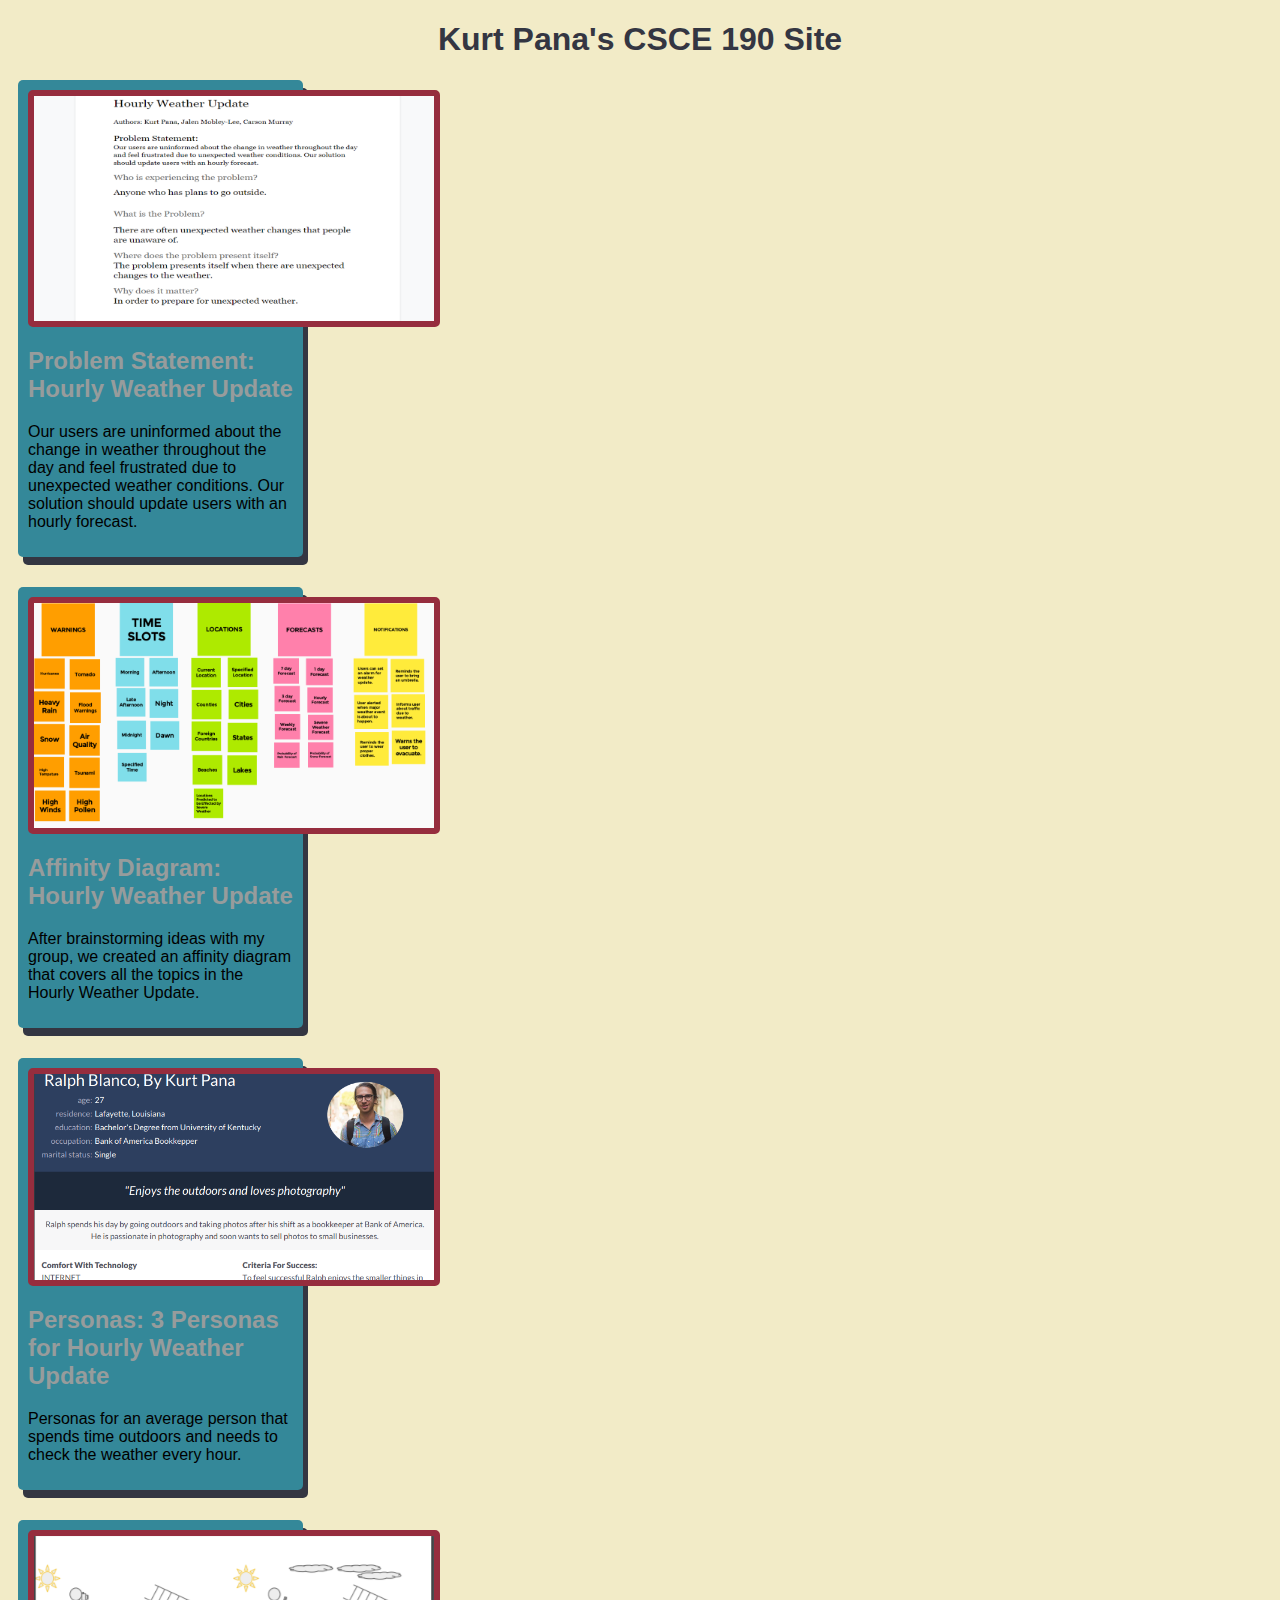
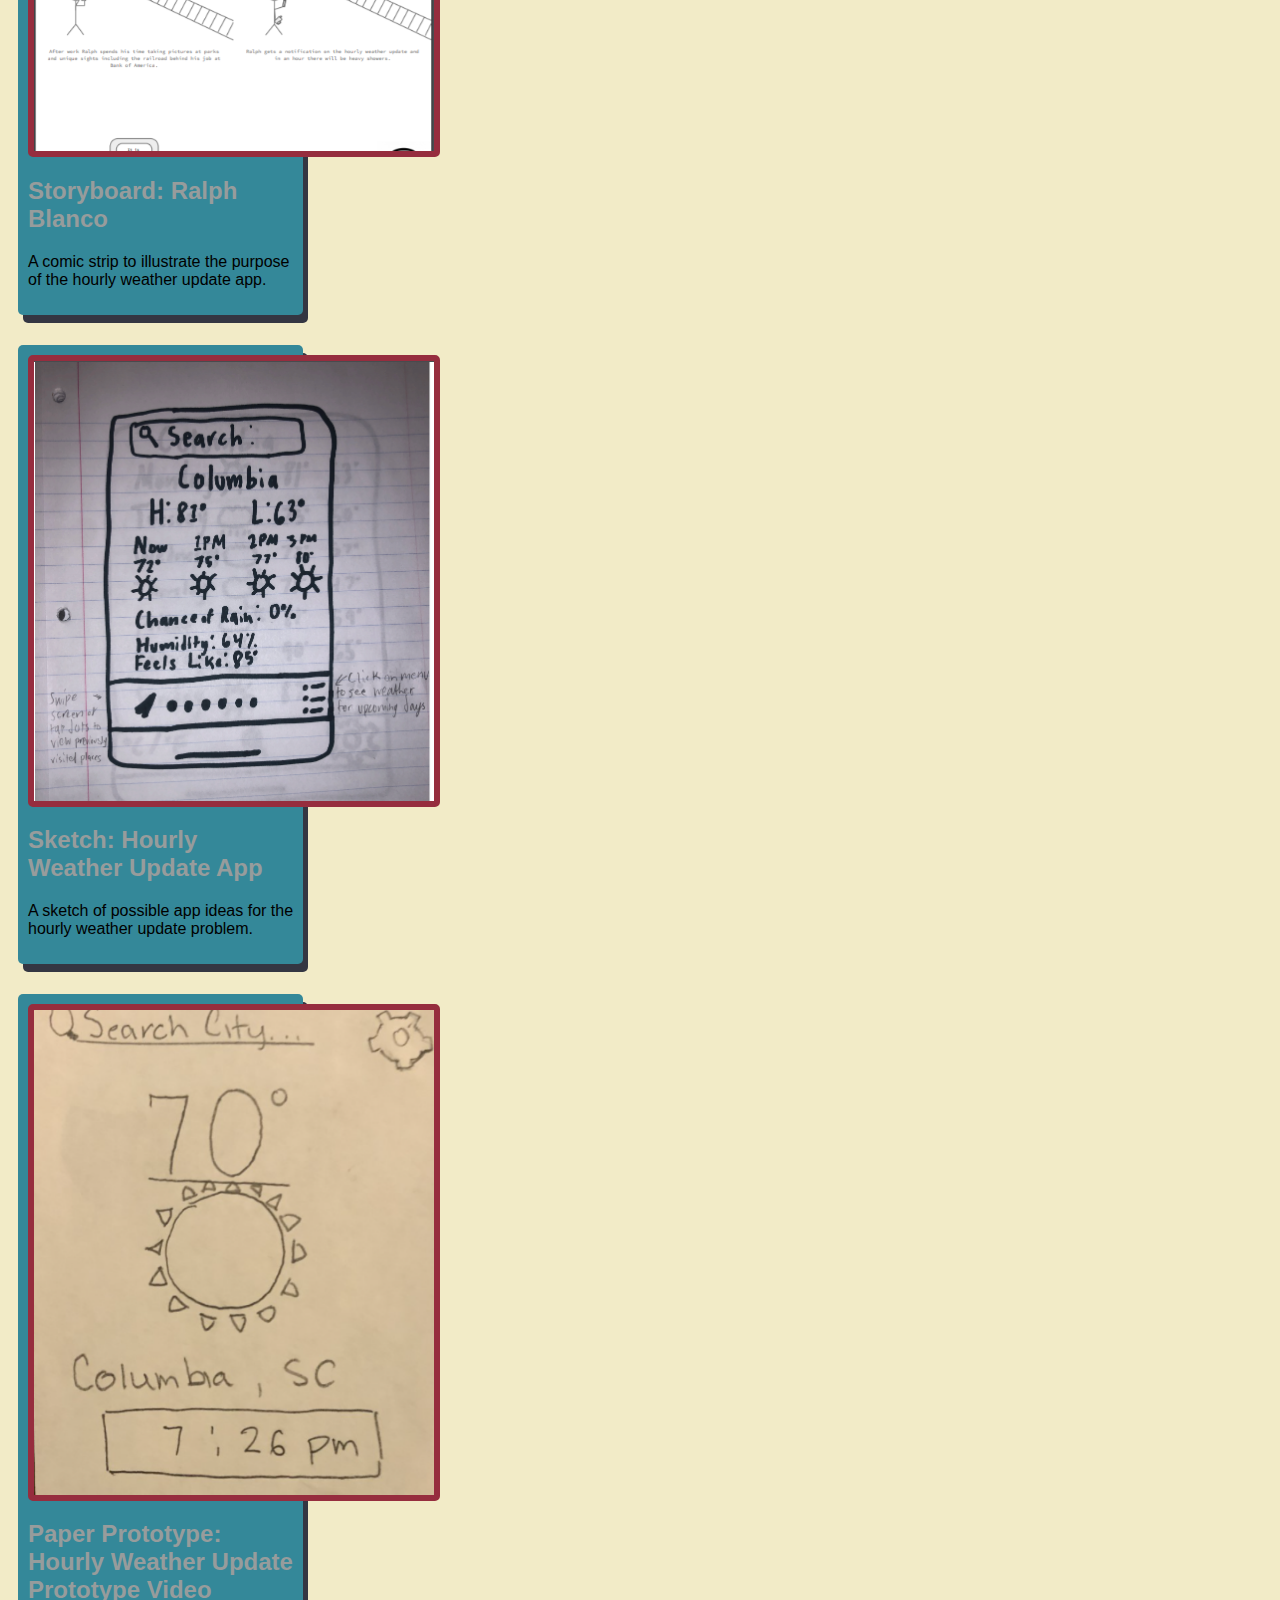
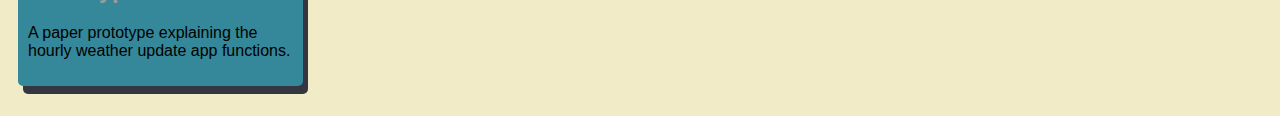
==== index.html @ 70672df1 "Add files via upload" ====
<!DOCTYPE html>
<html>
    <head>
        <title>CSCE 190: Kurt Pana</title>
        <link rel="stylesheet" href="styles.css">
    </head>
    <body>
        <h1>Kurt Pana's CSCE 190 Site</h1>

        <div class = "assignments">
            <!-- Problem Statement Assignment-->
            <section class="assignment">
                <a href="files/Problem-Statement.pdf"><img src="images/ProblemStatement.png"></a>
                <section class="ass-details">
                    <a href="files/Problem-Statement.pdf"><h2>Problem Statement: Hourly Weather Update</h2></a>
                    <p>
                        Our users are uninformed about the change in weather throughout the day and feel frustrated due to unexpected weather conditions. Our solution should update users with an hourly forecast.
                    </p>
                </section>
            </section>
                <!-- Problem Statement Assignment-->
            <section class="assignment">
                <a href="files/affinity-diagram.pdf"><img src="images/affinity-diagram.png"></a>
                <section class="ass-details">
                    <a href="files/affinity-diagram.pdf"><h2>Affinity Diagram: Hourly Weather Update</h2></a>
                    <p>
                    After brainstorming ideas with my group, we created an affinity diagram that covers all the topics in the Hourly Weather Update.
                    </p>
                </section>
            </section>

            <!-- Persona Assignment-->
            <section class="assignment">
                <a href="files/Personas.pdf"><img src="images/personas.png"></a>
                <section class="ass-details">
                    <a href="files/Personas.pdf"><h2>Personas: 3 Personas for Hourly Weather Update</h2></a>
                    <p>
                    Personas for an average person that spends time outdoors and needs to check the weather every hour.
                    </p>
                    </section>
            </section>

            <!-- Storyboard Assignment-->
            <section class="assignment">
                <a href="files/Story-Board.pdf"><img src="images/Storyboard.PNG"></a>
                <section class="ass-details">
                    <a href="files/Story-Board.pdf"><h2>Storyboard: Ralph Blanco</h2></a>
                    <p>
                    A comic strip to illustrate the purpose of the hourly weather update app.
                    </p>
                    </section>
            </section>

            <!-- Sketches Assignment-->
            <section class="assignment">
                <a href="files/sketches.pdf"><img src="images/sketches.PNG"></a>
                <section class="ass-details">
                    <a href="files/sketches.pdf"><h2>Sketch: Hourly Weather Update App</h2></a>
                    <p>
                    A sketch of possible app ideas for the hourly weather update problem.
                    </p>
                    </section>
            </section>
            <!-- Paper Prototype Assignment-->
            <section class="assignment">
                <a href="https://youtu.be/gzB36qgjTqE"><img src="images/Prototype.PNG"></a>
                <section class="ass-details">
                    <a href="https://youtu.be/gzB36qgjTqE"><h2>Paper Prototype: Hourly Weather Update Prototype Video</h2></a>
                    <p>
                    A paper prototype explaining the hourly weather update app functions.
                    </p>
                    </section>
            </section>
        </div>
    </body>
</html>
---- styles.css ----
body {
    background:#F2EBC7;
    font-family:Arial, Helvetica, sans-serif;
}

.assignment {
    display: flex;
    flex-wrap: wrap;
}

.assignment {
    width:21%;
    padding: 10px;
    margin:10px;
    margin-bottom: 30px;
    background:#348899;
    border-radius:5px;
    box-shadow: 5px 8px #343642;
}

.assignment img{
    width:400px;
    border:6px solid#962D3E;
    margin-right:20px;
    border-radius:5px;
    display: block;
    margin: auto;
}

h1 {
    color:#343642;
    text-align:center;
}

a{
    text-decoration:none;
    color: #979C9C;
}

.assignment a:hover {
    color:#962D3E
}
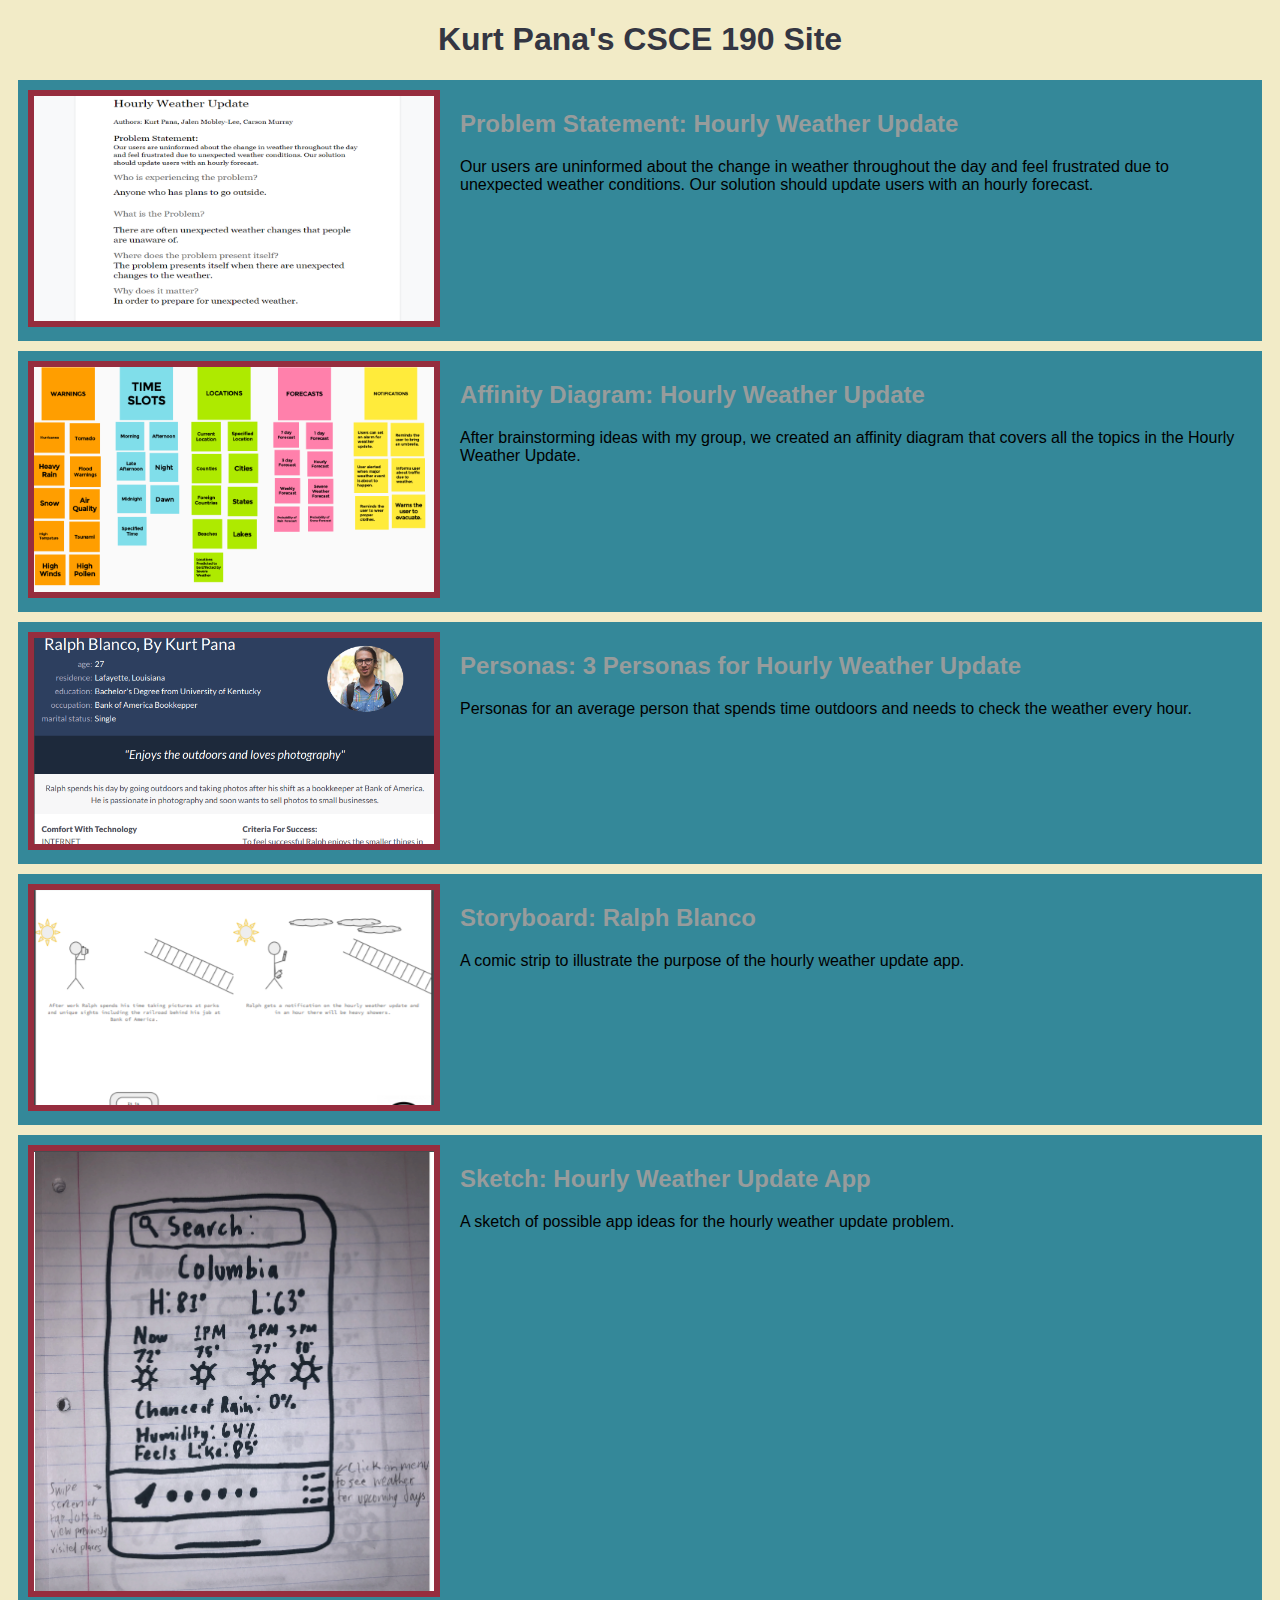
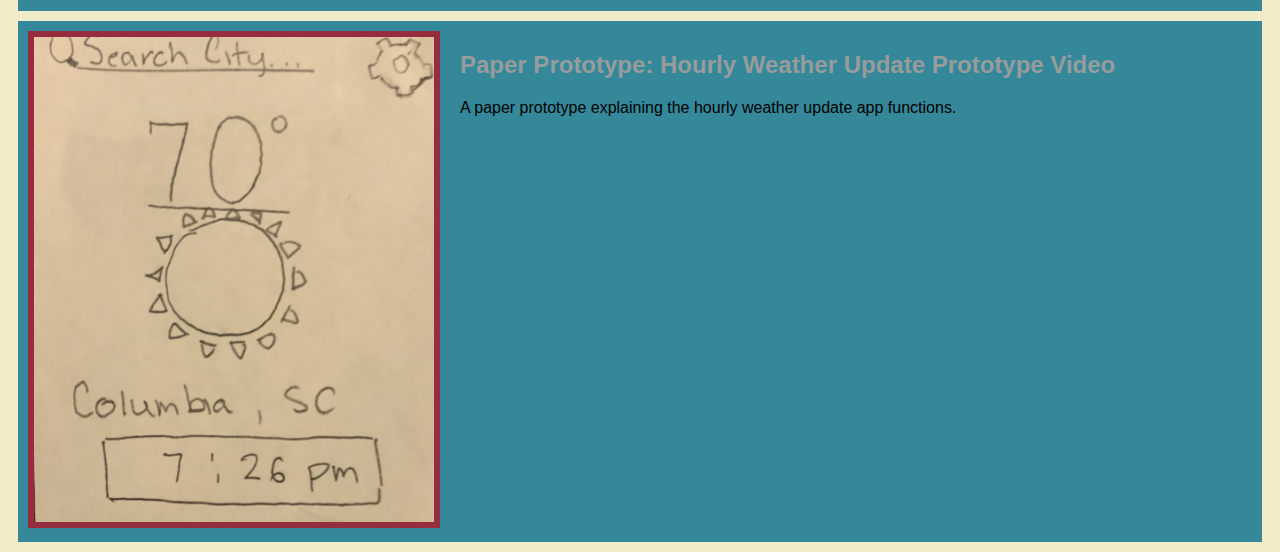
==== commit bbe47d02: "Add files via upload" ====
--- a/index.html
+++ b/index.html
@@ -7,70 +7,67 @@
     <body>
         <h1>Kurt Pana's CSCE 190 Site</h1>
 
-        <div class = "assignments">
-            <!-- Problem Statement Assignment-->
-            <section class="assignment">
-                <a href="files/Problem-Statement.pdf"><img src="images/ProblemStatement.png"></a>
-                <section class="ass-details">
-                    <a href="files/Problem-Statement.pdf"><h2>Problem Statement: Hourly Weather Update</h2></a>
-                    <p>
-                        Our users are uninformed about the change in weather throughout the day and feel frustrated due to unexpected weather conditions. Our solution should update users with an hourly forecast.
-                    </p>
+        <!-- Problem Statement Assignment-->
+        <section class="assignment">
+            <a href="files/Problem-Statement.pdf"><img src="images/ProblemStatement.png"></a>
+            <section class="ass-details">
+                <a href="files/Problem-Statement.pdf"><h2>Problem Statement: Hourly Weather Update</h2></a>
+                <p>
+                    Our users are uninformed about the change in weather throughout the day and feel frustrated due to unexpected weather conditions. Our solution should update users with an hourly forecast.
+                </p>
+            </section>
+        </section>
+             <!-- Problem Statement Assignment-->
+        <section class="assignment">
+            <a href="files/affinity-diagram.pdf"><img src="images/affinity-diagram.png"></a>
+            <section class="ass-details">
+                <a href="files/affinity-diagram.pdf"><h2>Affinity Diagram: Hourly Weather Update</h2></a>
+                <p>
+                   After brainstorming ideas with my group, we created an affinity diagram that covers all the topics in the Hourly Weather Update.
+                </p>
+            </section>
+        </section>
+
+        <!-- Persona Assignment-->
+        <section class="assignment">
+            <a href="files/Personas.pdf"><img src="images/personas.png"></a>
+            <section class="ass-details">
+                <a href="files/Personas.pdf"><h2>Personas: 3 Personas for Hourly Weather Update</h2></a>
+                <p>
+                   Personas for an average person that spends time outdoors and needs to check the weather every hour.
+                </p>
                 </section>
-            </section>
-                <!-- Problem Statement Assignment-->
-            <section class="assignment">
-                <a href="files/affinity-diagram.pdf"><img src="images/affinity-diagram.png"></a>
-                <section class="ass-details">
-                    <a href="files/affinity-diagram.pdf"><h2>Affinity Diagram: Hourly Weather Update</h2></a>
-                    <p>
-                    After brainstorming ideas with my group, we created an affinity diagram that covers all the topics in the Hourly Weather Update.
-                    </p>
+        </section>
+
+         <!-- Storyboard Assignment-->
+         <section class="assignment">
+            <a href="files/Story-Board.pdf"><img src="images/Storyboard.PNG"></a>
+            <section class="ass-details">
+                <a href="files/Story-Board.pdf"><h2>Storyboard: Ralph Blanco</h2></a>
+                <p>
+                   A comic strip to illustrate the purpose of the hourly weather update app.
+                </p>
                 </section>
-            </section>
-
-            <!-- Persona Assignment-->
-            <section class="assignment">
-                <a href="files/Personas.pdf"><img src="images/personas.png"></a>
-                <section class="ass-details">
-                    <a href="files/Personas.pdf"><h2>Personas: 3 Personas for Hourly Weather Update</h2></a>
-                    <p>
-                    Personas for an average person that spends time outdoors and needs to check the weather every hour.
-                    </p>
-                    </section>
-            </section>
-
-            <!-- Storyboard Assignment-->
-            <section class="assignment">
-                <a href="files/Story-Board.pdf"><img src="images/Storyboard.PNG"></a>
-                <section class="ass-details">
-                    <a href="files/Story-Board.pdf"><h2>Storyboard: Ralph Blanco</h2></a>
-                    <p>
-                    A comic strip to illustrate the purpose of the hourly weather update app.
-                    </p>
-                    </section>
-            </section>
-
-            <!-- Sketches Assignment-->
-            <section class="assignment">
-                <a href="files/sketches.pdf"><img src="images/sketches.PNG"></a>
-                <section class="ass-details">
-                    <a href="files/sketches.pdf"><h2>Sketch: Hourly Weather Update App</h2></a>
-                    <p>
-                    A sketch of possible app ideas for the hourly weather update problem.
-                    </p>
-                    </section>
-            </section>
-            <!-- Paper Prototype Assignment-->
-            <section class="assignment">
-                <a href="https://youtu.be/gzB36qgjTqE"><img src="images/Prototype.PNG"></a>
-                <section class="ass-details">
-                    <a href="https://youtu.be/gzB36qgjTqE"><h2>Paper Prototype: Hourly Weather Update Prototype Video</h2></a>
-                    <p>
-                    A paper prototype explaining the hourly weather update app functions.
-                    </p>
-                    </section>
-            </section>
-        </div>
+        </section>
+        <!-- Sketches Assignment-->
+        <section class="assignment">
+            <a href="files/sketches.pdf"><img src="images/sketches.PNG"></a>
+            <section class="ass-details">
+                <a href="files/sketches.pdf"><h2>Sketch: Hourly Weather Update App</h2></a>
+                <p>
+                A sketch of possible app ideas for the hourly weather update problem.
+                </p>
+                </section>
+        </section>
+        <!-- Paper Prototype Assignment-->
+        <section class="assignment">
+            <a href="https://youtu.be/gzB36qgjTqE"><img src="images/Prototype.PNG"></a>
+            <section class="ass-details">
+                <a href="https://youtu.be/gzB36qgjTqE"><h2>Paper Prototype: Hourly Weather Update Prototype Video</h2></a>
+                <p>
+                A paper prototype explaining the hourly weather update app functions.
+                </p>
+                </section>
+        </section>
     </body>
 </html>     --- a/styles.css
+++ b/styles.css
@@ -4,27 +4,16 @@
 }
 
 .assignment {
-    display: flex;
-    flex-wrap: wrap;
-}
-
-.assignment {
-    width:21%;
+    display:flex;
     padding: 10px;
     margin:10px;
-    margin-bottom: 30px;
     background:#348899;
-    border-radius:5px;
-    box-shadow: 5px 8px #343642;
 }
 
 .assignment img{
     width:400px;
     border:6px solid#962D3E;
     margin-right:20px;
-    border-radius:5px;
-    display: block;
-    margin: auto;
 }
 
 h1 {
@@ -35,8 +24,4 @@
 a{
     text-decoration:none;
     color: #979C9C;
-}
-
-.assignment a:hover {
-    color:#962D3E
 }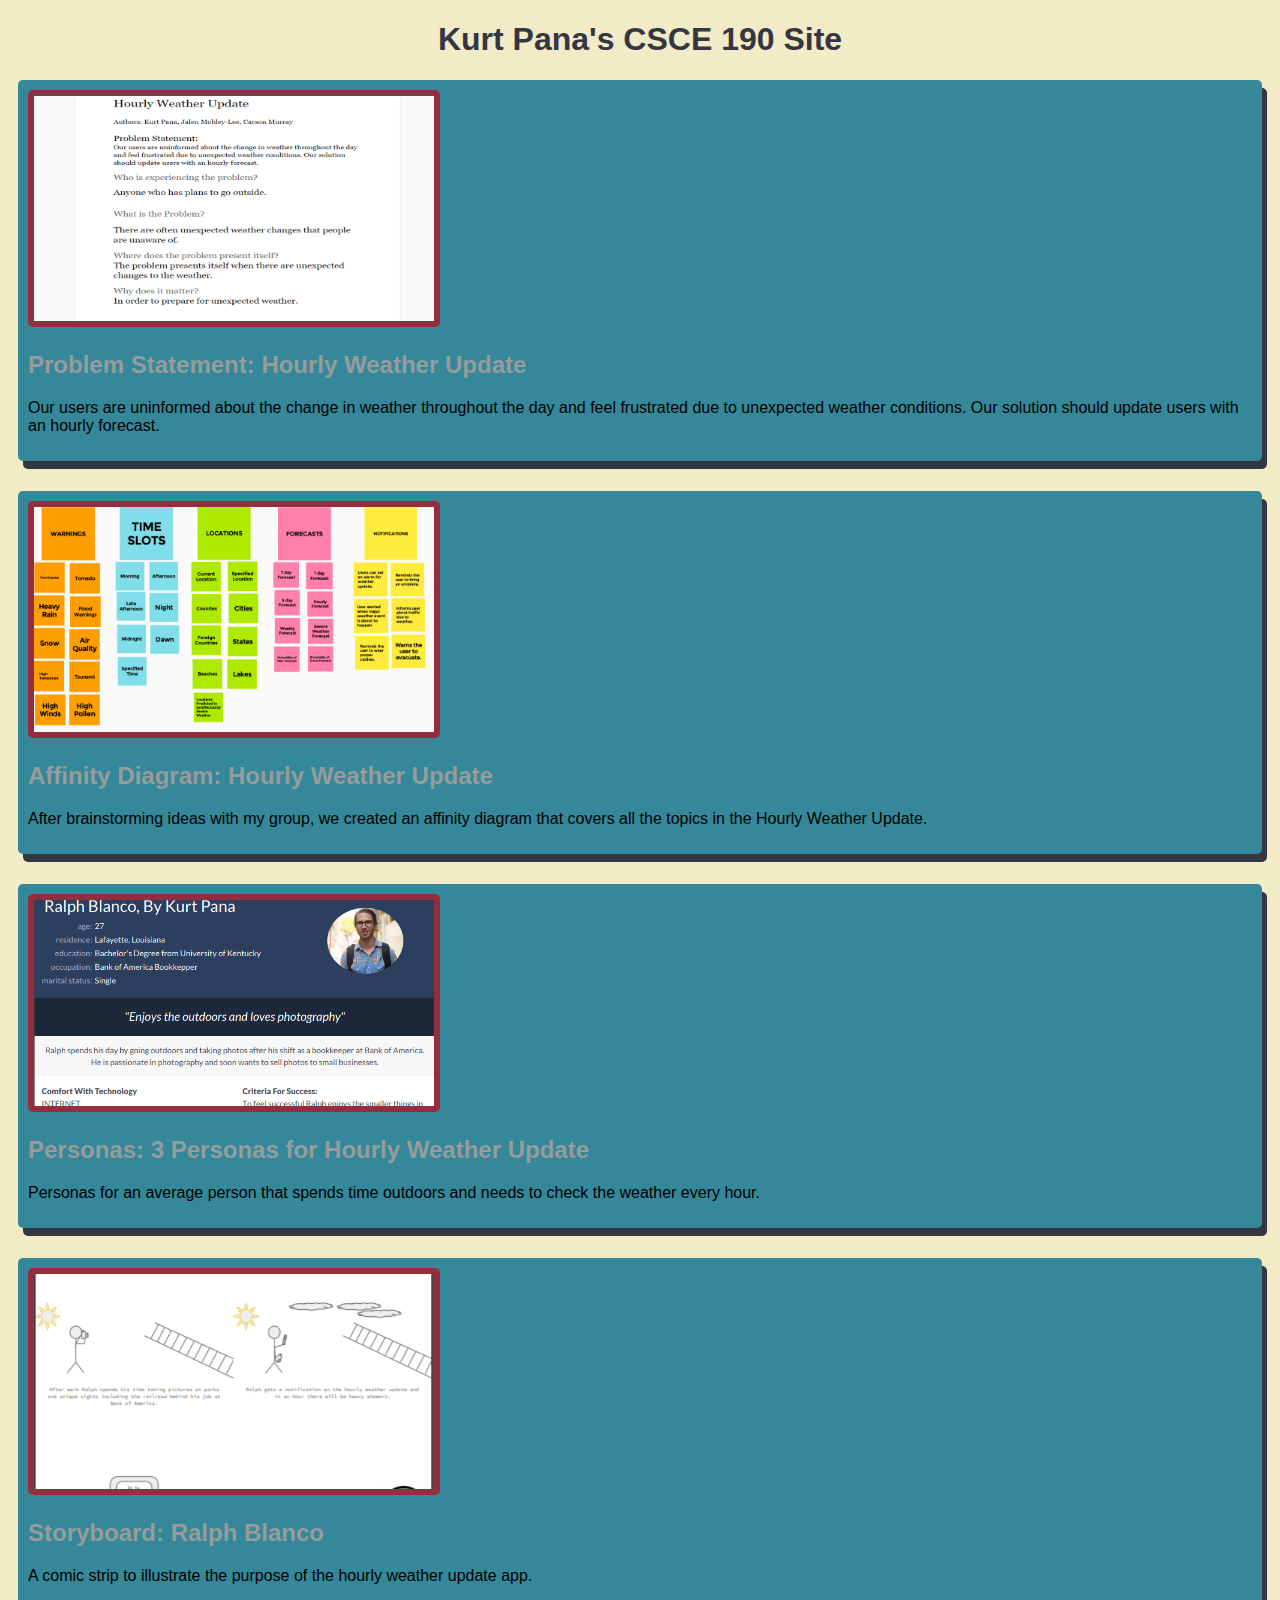
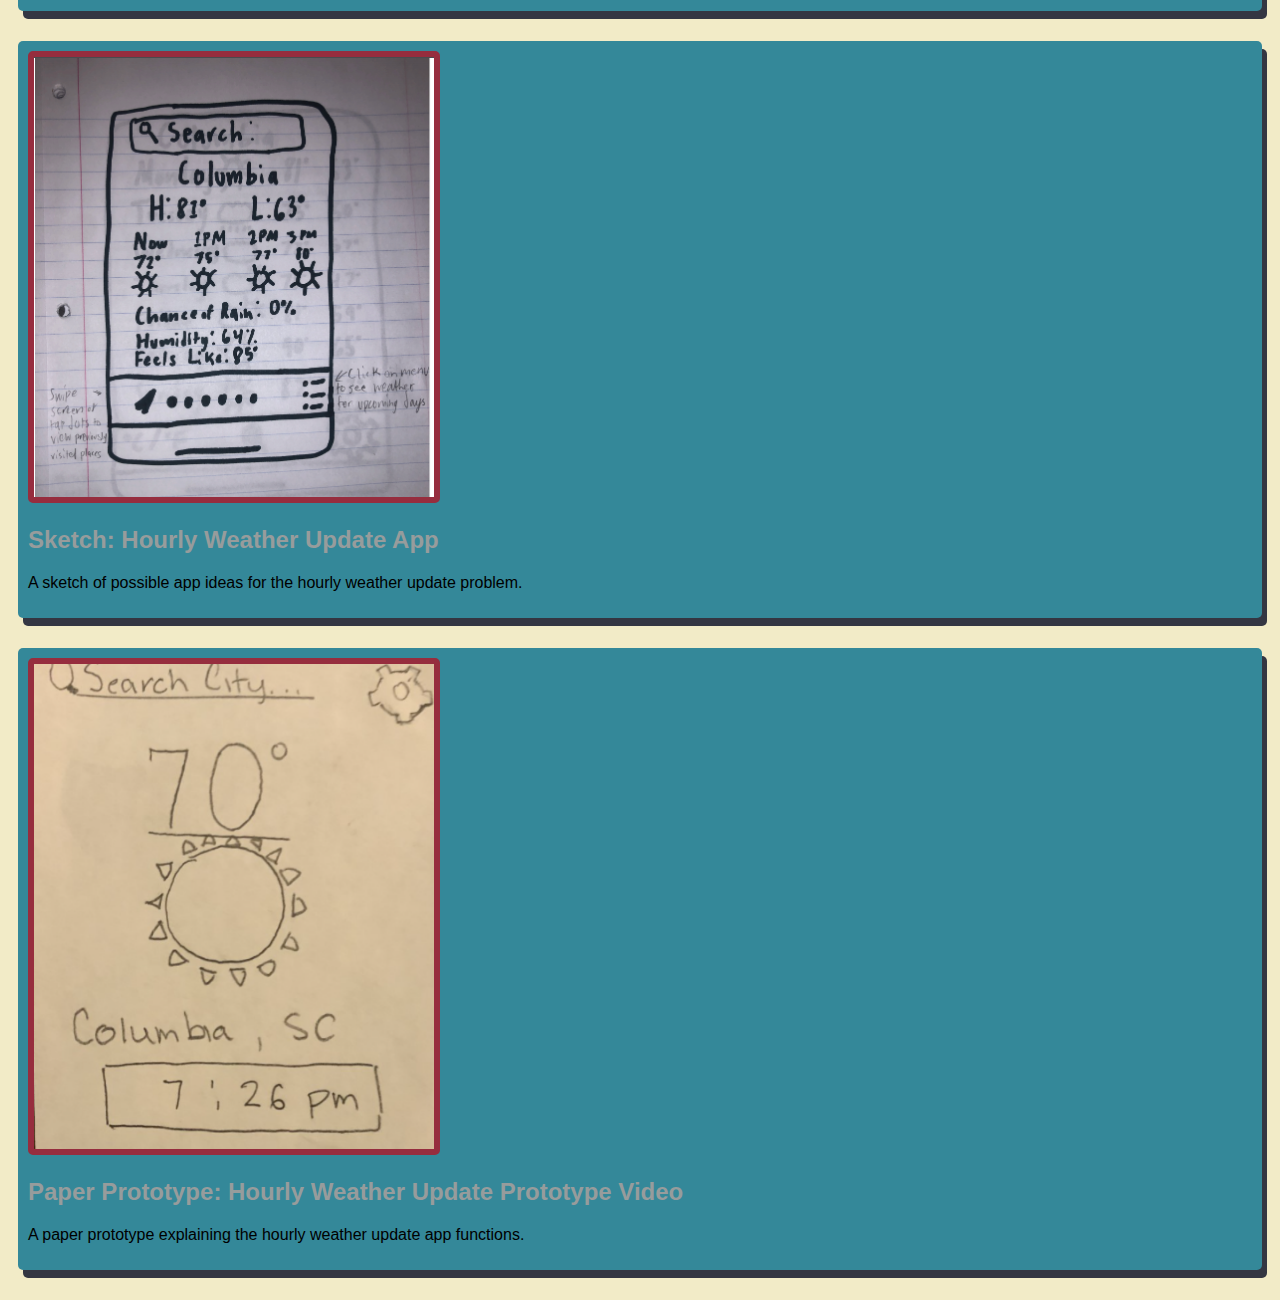
==== commit f2b4e9f1: "Add files via upload" ====
--- a/index.html
+++ b/index.html
@@ -49,8 +49,9 @@
                 </p>
                 </section>
         </section>
-        <!-- Sketches Assignment-->
-        <section class="assignment">
+
+         <!-- Sketches Assignment-->
+         <section class="assignment">
             <a href="files/sketches.pdf"><img src="images/sketches.PNG"></a>
             <section class="ass-details">
                 <a href="files/sketches.pdf"><h2>Sketch: Hourly Weather Update App</h2></a>
--- a/styles.css
+++ b/styles.css
@@ -3,17 +3,21 @@
     font-family:Arial, Helvetica, sans-serif;
 }
 
+
 .assignment {
-    display:flex;
     padding: 10px;
     margin:10px;
+    margin-bottom: 30px;
     background:#348899;
+    border-radius:5px;
+    box-shadow: 5px 8px #343642;
 }
 
 .assignment img{
     width:400px;
     border:6px solid#962D3E;
     margin-right:20px;
+    border-radius:5px;
 }
 
 h1 {
@@ -24,4 +28,8 @@
 a{
     text-decoration:none;
     color: #979C9C;
+}
+
+.assignment a:hover {
+    color:#962D3E
 }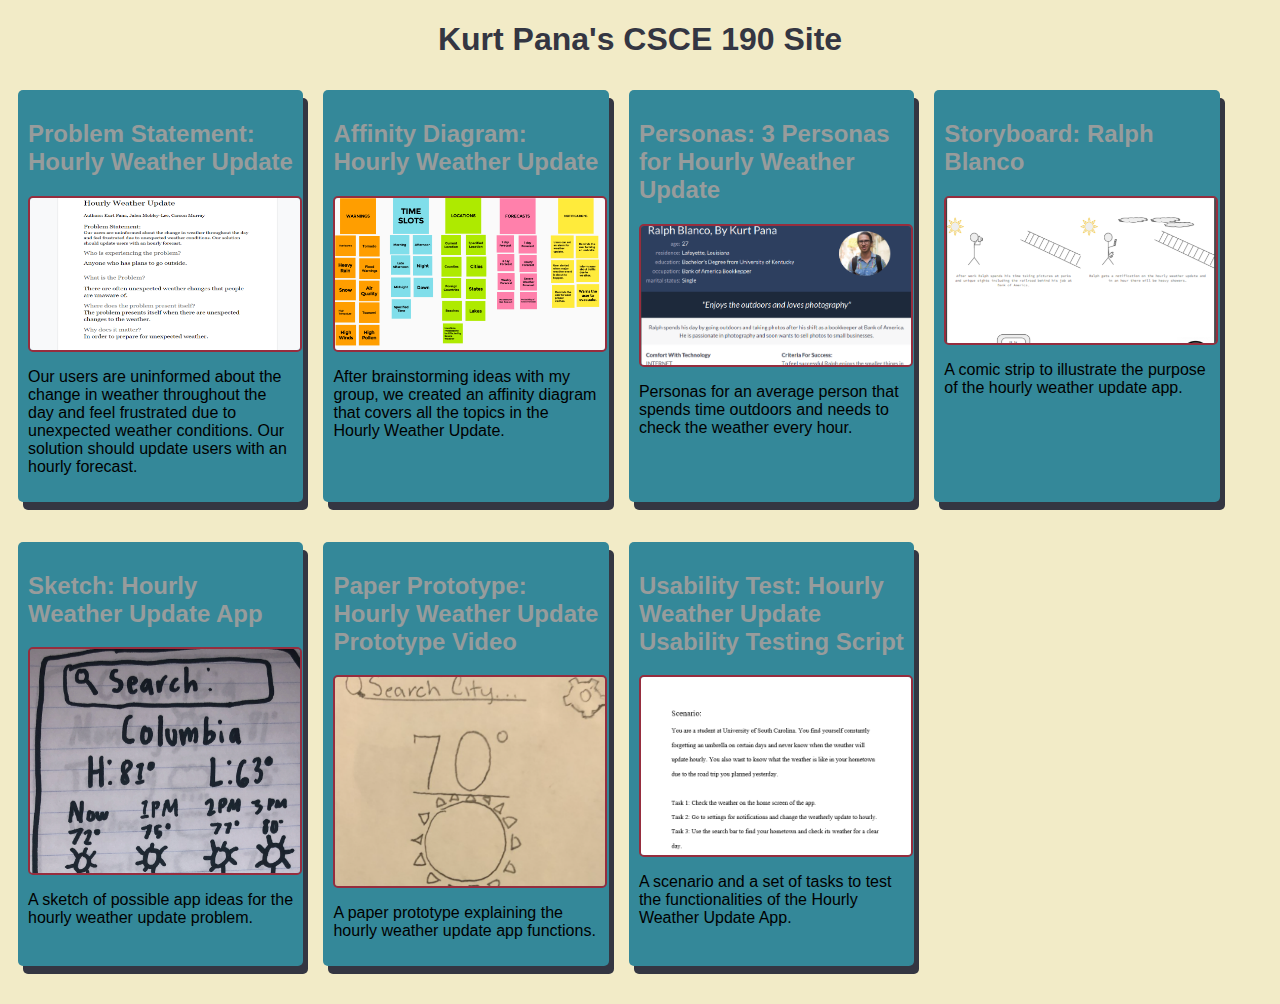
==== commit 0518cbf9: "Add files via upload" ====
--- a/index.html
+++ b/index.html
@@ -7,68 +7,66 @@
     <body>
         <h1>Kurt Pana's CSCE 190 Site</h1>
 
-        <!-- Problem Statement Assignment-->
-        <section class="assignment">
-            <a href="files/Problem-Statement.pdf"><img src="images/ProblemStatement.png"></a>
-            <section class="ass-details">
+        <div class="assignments">
+            <!-- Problem Statement Assignment-->
+            <section class="assignment">
                 <a href="files/Problem-Statement.pdf"><h2>Problem Statement: Hourly Weather Update</h2></a>
+                <a href="files/Problem-Statement.pdf"><img src="images/ProblemStatement.png"></a>
                 <p>
-                    Our users are uninformed about the change in weather throughout the day and feel frustrated due to unexpected weather conditions. Our solution should update users with an hourly forecast.
+                        Our users are uninformed about the change in weather throughout the day and feel frustrated due to unexpected weather conditions. Our solution should update users with an hourly forecast.
                 </p>
             </section>
-        </section>
-             <!-- Problem Statement Assignment-->
-        <section class="assignment">
-            <a href="files/affinity-diagram.pdf"><img src="images/affinity-diagram.png"></a>
-            <section class="ass-details">
+                <!-- Problem Statement Assignment-->
+            <section class="assignment">
                 <a href="files/affinity-diagram.pdf"><h2>Affinity Diagram: Hourly Weather Update</h2></a>
+                <a href="files/affinity-diagram.pdf"><img src="images/affinity-diagram.png"></a>
                 <p>
-                   After brainstorming ideas with my group, we created an affinity diagram that covers all the topics in the Hourly Weather Update.
+                    After brainstorming ideas with my group, we created an affinity diagram that covers all the topics in the Hourly Weather Update.
                 </p>
             </section>
-        </section>
 
-        <!-- Persona Assignment-->
-        <section class="assignment">
-            <a href="files/Personas.pdf"><img src="images/personas.png"></a>
-            <section class="ass-details">
+            <!-- Persona Assignment-->
+            <section class="assignment">
                 <a href="files/Personas.pdf"><h2>Personas: 3 Personas for Hourly Weather Update</h2></a>
+                <a href="files/Personas.pdf"><img src="images/personas.png"></a>
                 <p>
-                   Personas for an average person that spends time outdoors and needs to check the weather every hour.
+                    Personas for an average person that spends time outdoors and needs to check the weather every hour.
                 </p>
-                </section>
-        </section>
+            </section>
 
-         <!-- Storyboard Assignment-->
-         <section class="assignment">
-            <a href="files/Story-Board.pdf"><img src="images/Storyboard.PNG"></a>
-            <section class="ass-details">
+            <!-- Storyboard Assignment-->
+            <section class="assignment">
                 <a href="files/Story-Board.pdf"><h2>Storyboard: Ralph Blanco</h2></a>
+                <a href="files/Story-Board.pdf"><img src="images/Storyboard.PNG"></a>
                 <p>
-                   A comic strip to illustrate the purpose of the hourly weather update app.
+                    A comic strip to illustrate the purpose of the hourly weather update app.
                 </p>
-                </section>
-        </section>
+            </section>
+            <!-- Sketches Assignment-->
+            <section class="assignment">
+                <a href="files/sketches.pdf"><h2>Sketch: Hourly Weather Update App</h2></a>
+                <a href="files/sketches.pdf"><img src="images/sketches.PNG"></a>
+                <p>
+                    A sketch of possible app ideas for the hourly weather update problem.
+                </p>
+            </section>
+            <!-- Paper Prototype Assignment-->
+            <section class="assignment">
+                <a href="https://youtu.be/gzB36qgjTqE"><h2>Paper Prototype: Hourly Weather Update Prototype Video</h2></a>
+                <a href="https://youtu.be/gzB36qgjTqE"><img src="images/Prototype.PNG"></a>
+                <p>
+                    A paper prototype explaining the hourly weather update app functions.
+                </p>
+            </section>
 
-         <!-- Sketches Assignment-->
-         <section class="assignment">
-            <a href="files/sketches.pdf"><img src="images/sketches.PNG"></a>
-            <section class="ass-details">
-                <a href="files/sketches.pdf"><h2>Sketch: Hourly Weather Update App</h2></a>
+            <!-- Usability Testing Script Assignment-->
+            <section class="assignment">
+                <a href="files/usability-script.pdf"><h2>Usability Test: Hourly Weather Update Usability Testing Script</h2></a>
+                <a href="files/usability-script.pdf"><img src="images/usability test.PNG"></a>
                 <p>
-                A sketch of possible app ideas for the hourly weather update problem.
+                    A scenario and a set of tasks to test the functionalities of the Hourly Weather Update App.
                 </p>
-                </section>
-        </section>
-        <!-- Paper Prototype Assignment-->
-        <section class="assignment">
-            <a href="https://youtu.be/gzB36qgjTqE"><img src="images/Prototype.PNG"></a>
-            <section class="ass-details">
-                <a href="https://youtu.be/gzB36qgjTqE"><h2>Paper Prototype: Hourly Weather Update Prototype Video</h2></a>
-                <p>
-                A paper prototype explaining the hourly weather update app functions.
-                </p>
-                </section>
-        </section>
+            </section>
+        </div>
     </body>
 </html>     --- a/styles.css
+++ b/styles.css
@@ -3,8 +3,13 @@
     font-family:Arial, Helvetica, sans-serif;
 }
 
+.assignments {
+    display:flex;
+    flex-wrap:wrap;
+}
 
 .assignment {
+    width:21%;
     padding: 10px;
     margin:10px;
     margin-bottom: 30px;
@@ -14,10 +19,12 @@
 }
 
 .assignment img{
-    width:400px;
-    border:6px solid#962D3E;
+    width:270px;
+    border:2px solid#962D3E;
     margin-right:20px;
     border-radius:5px;
+    display:block;
+    margin:auto;
 }
 
 h1 {
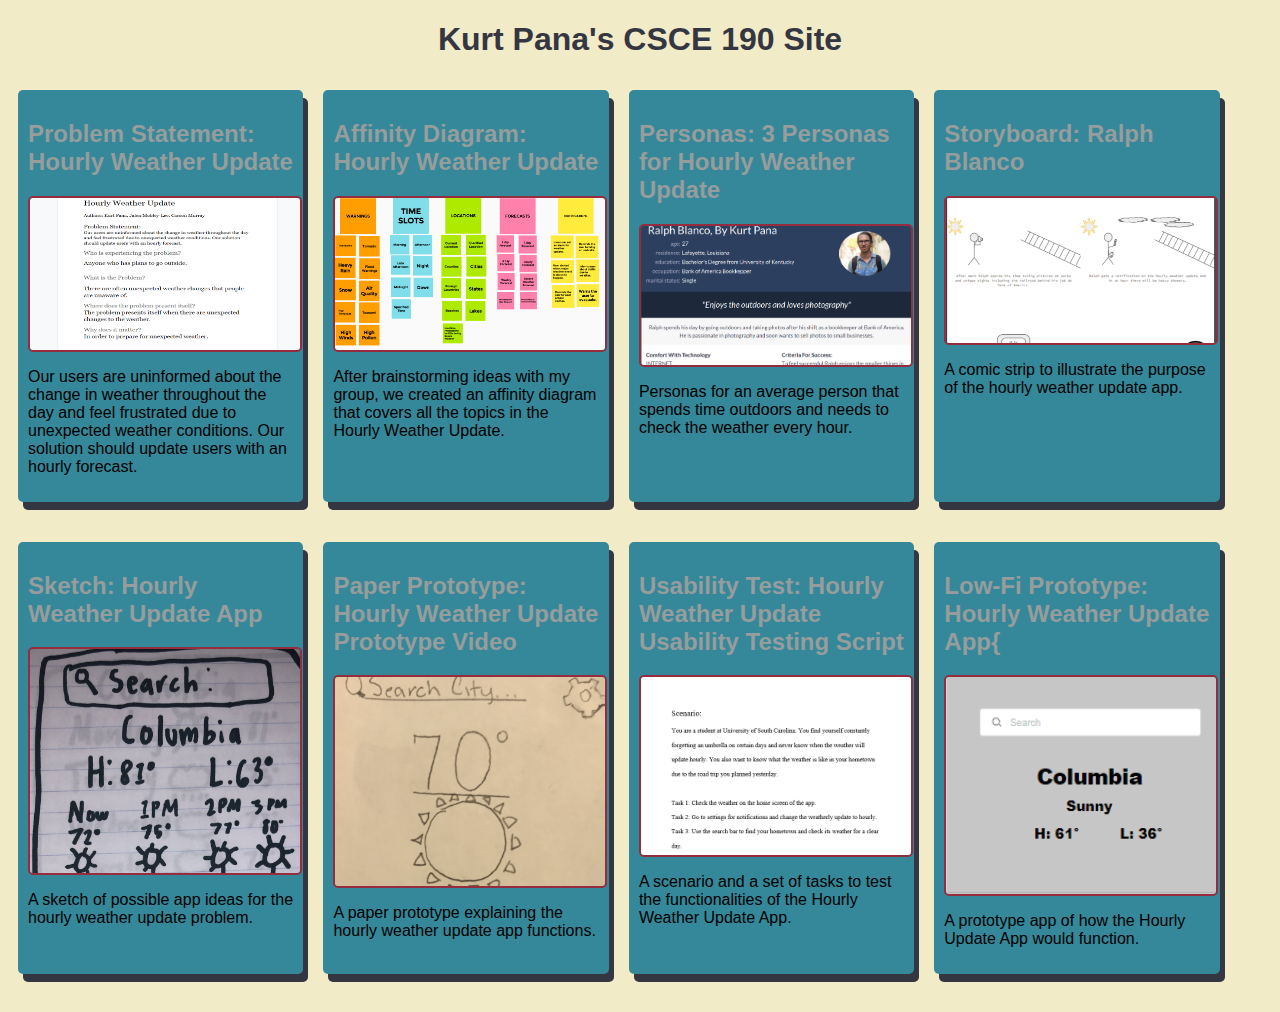
==== commit e5d8a4cb: "Add files via upload" ====
--- a/index.html
+++ b/index.html
@@ -67,6 +67,14 @@
                     A scenario and a set of tasks to test the functionalities of the Hourly Weather Update App.
                 </p>
             </section>
+            <!-- Low-fi Prototype Assignment-->
+            <section class="assignment">
+                <a href="files/low-fi prototype/index.html"><h2>Low-Fi Prototype: Hourly Weather Update App{</h2></a>
+                <a href="files/low-fi prototype/index.html"><img src="images/low-fi prototype.PNG"></a>
+                <p>
+                    A prototype app of how the Hourly Update App would function.
+                </p>
+            </section>
         </div>
     </body>
 </html>     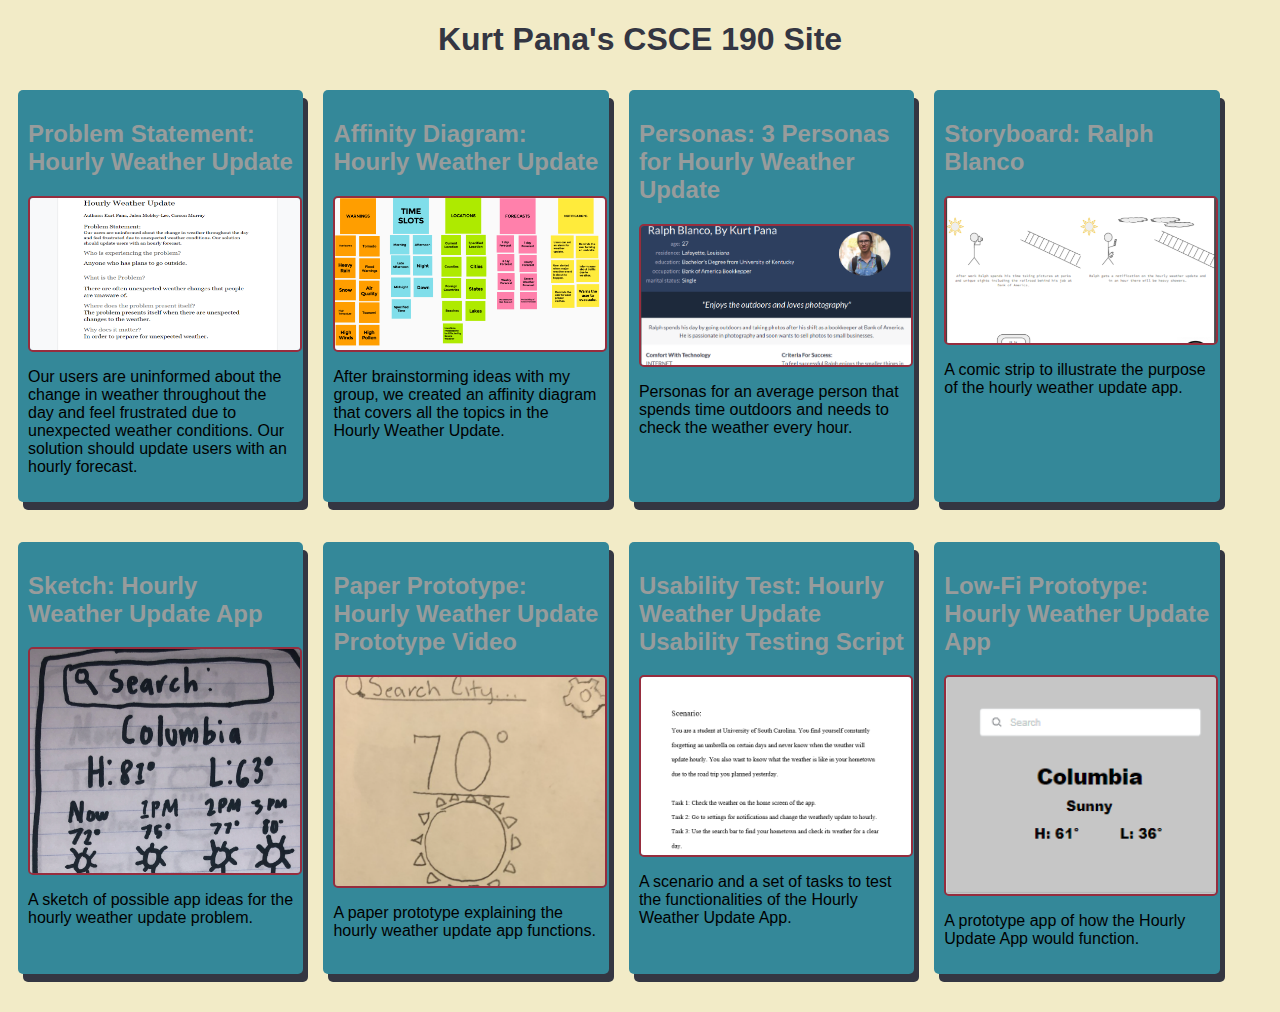
==== commit f8b24d03: "Add files via upload" ====
--- a/index.html
+++ b/index.html
@@ -69,7 +69,7 @@
             </section>
             <!-- Low-fi Prototype Assignment-->
             <section class="assignment">
-                <a href="files/low-fi prototype/index.html"><h2>Low-Fi Prototype: Hourly Weather Update App{</h2></a>
+                <a href="files/low-fi prototype/index.html"><h2>Low-Fi Prototype: Hourly Weather Update App</h2></a>
                 <a href="files/low-fi prototype/index.html"><img src="images/low-fi prototype.PNG"></a>
                 <p>
                     A prototype app of how the Hourly Update App would function.
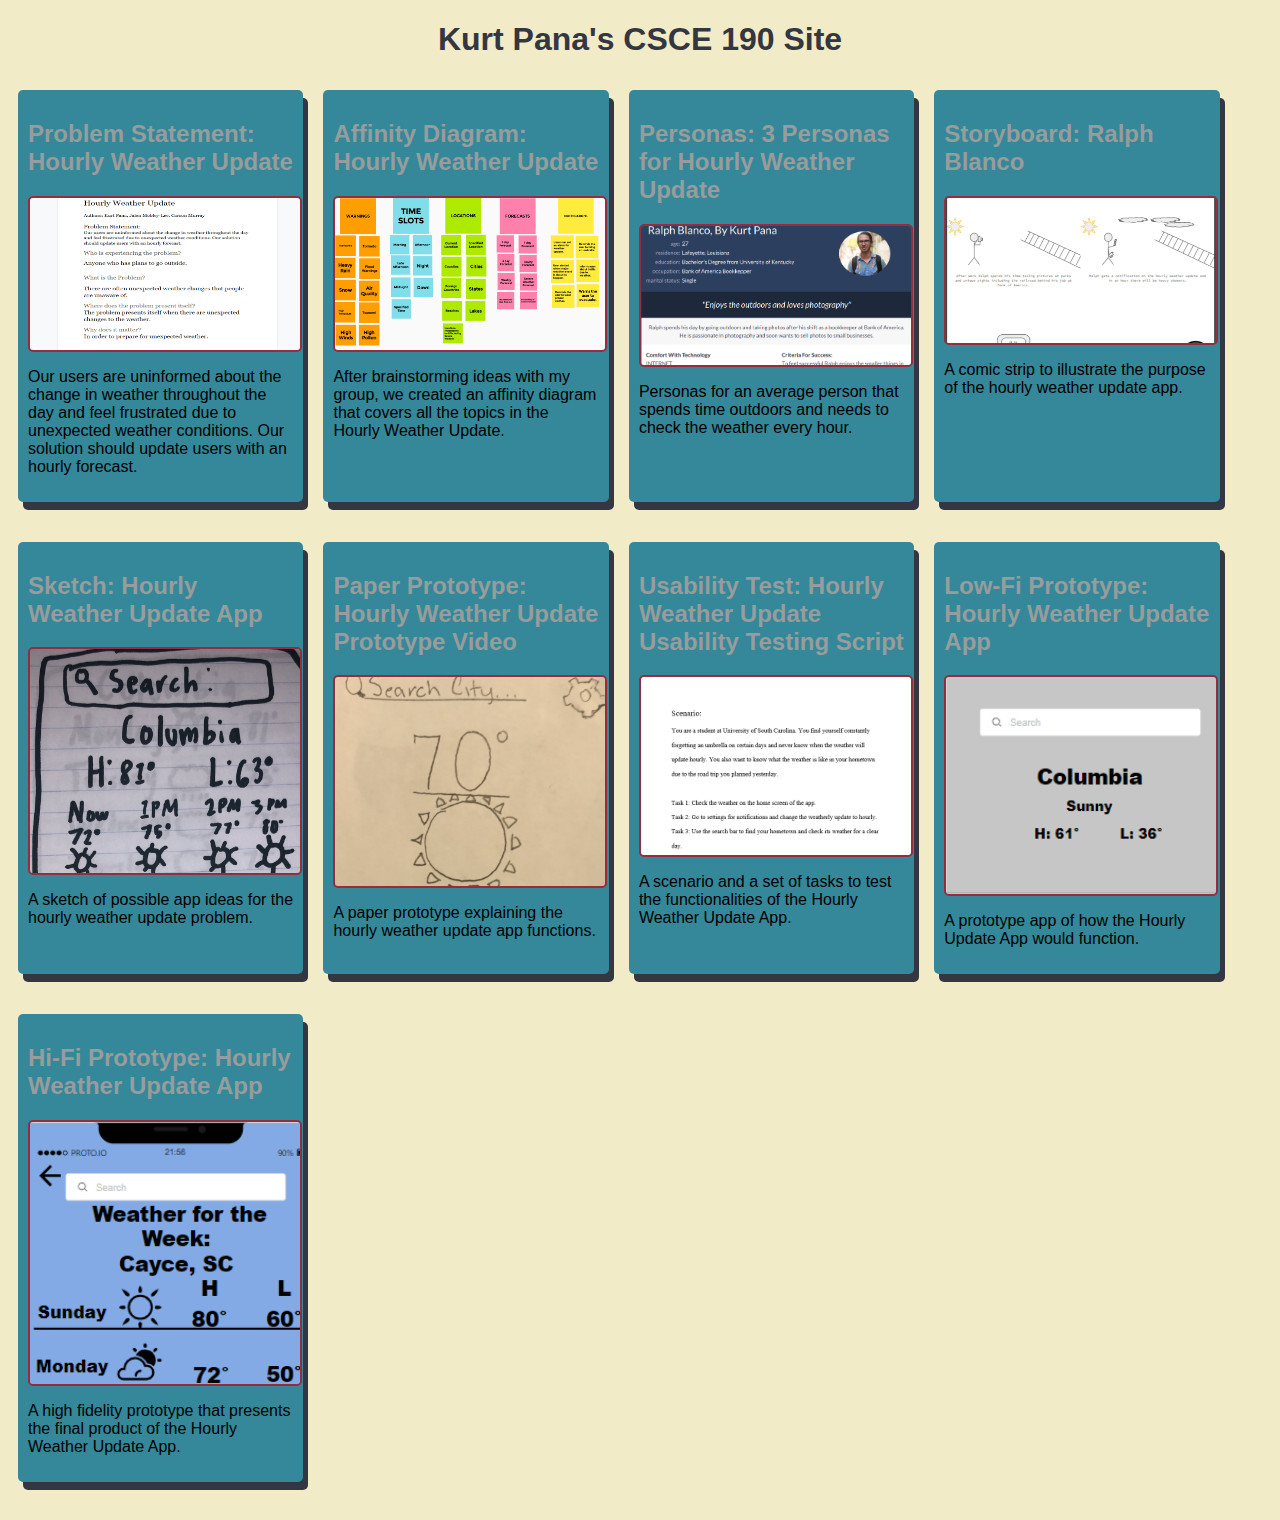
==== commit 4da90999: "Add files via upload" ====
--- a/index.html
+++ b/index.html
@@ -75,6 +75,14 @@
                     A prototype app of how the Hourly Update App would function.
                 </p>
             </section>
+              <!-- hi Prototype Assignment-->
+              <section class="assignment">
+                <a href="files/hi-fi Prototype/index.html"><h2>Hi-Fi Prototype: Hourly Weather Update App</h2></a>
+                <a href="files/hi-fi Prototype/index.html"><img src="images/hi-fi Prototype.PNG"></a>
+                <p>
+                    A high fidelity prototype that presents the final product of the Hourly Weather Update App.
+                </p>
+            </section>
         </div>
     </body>
 </html>     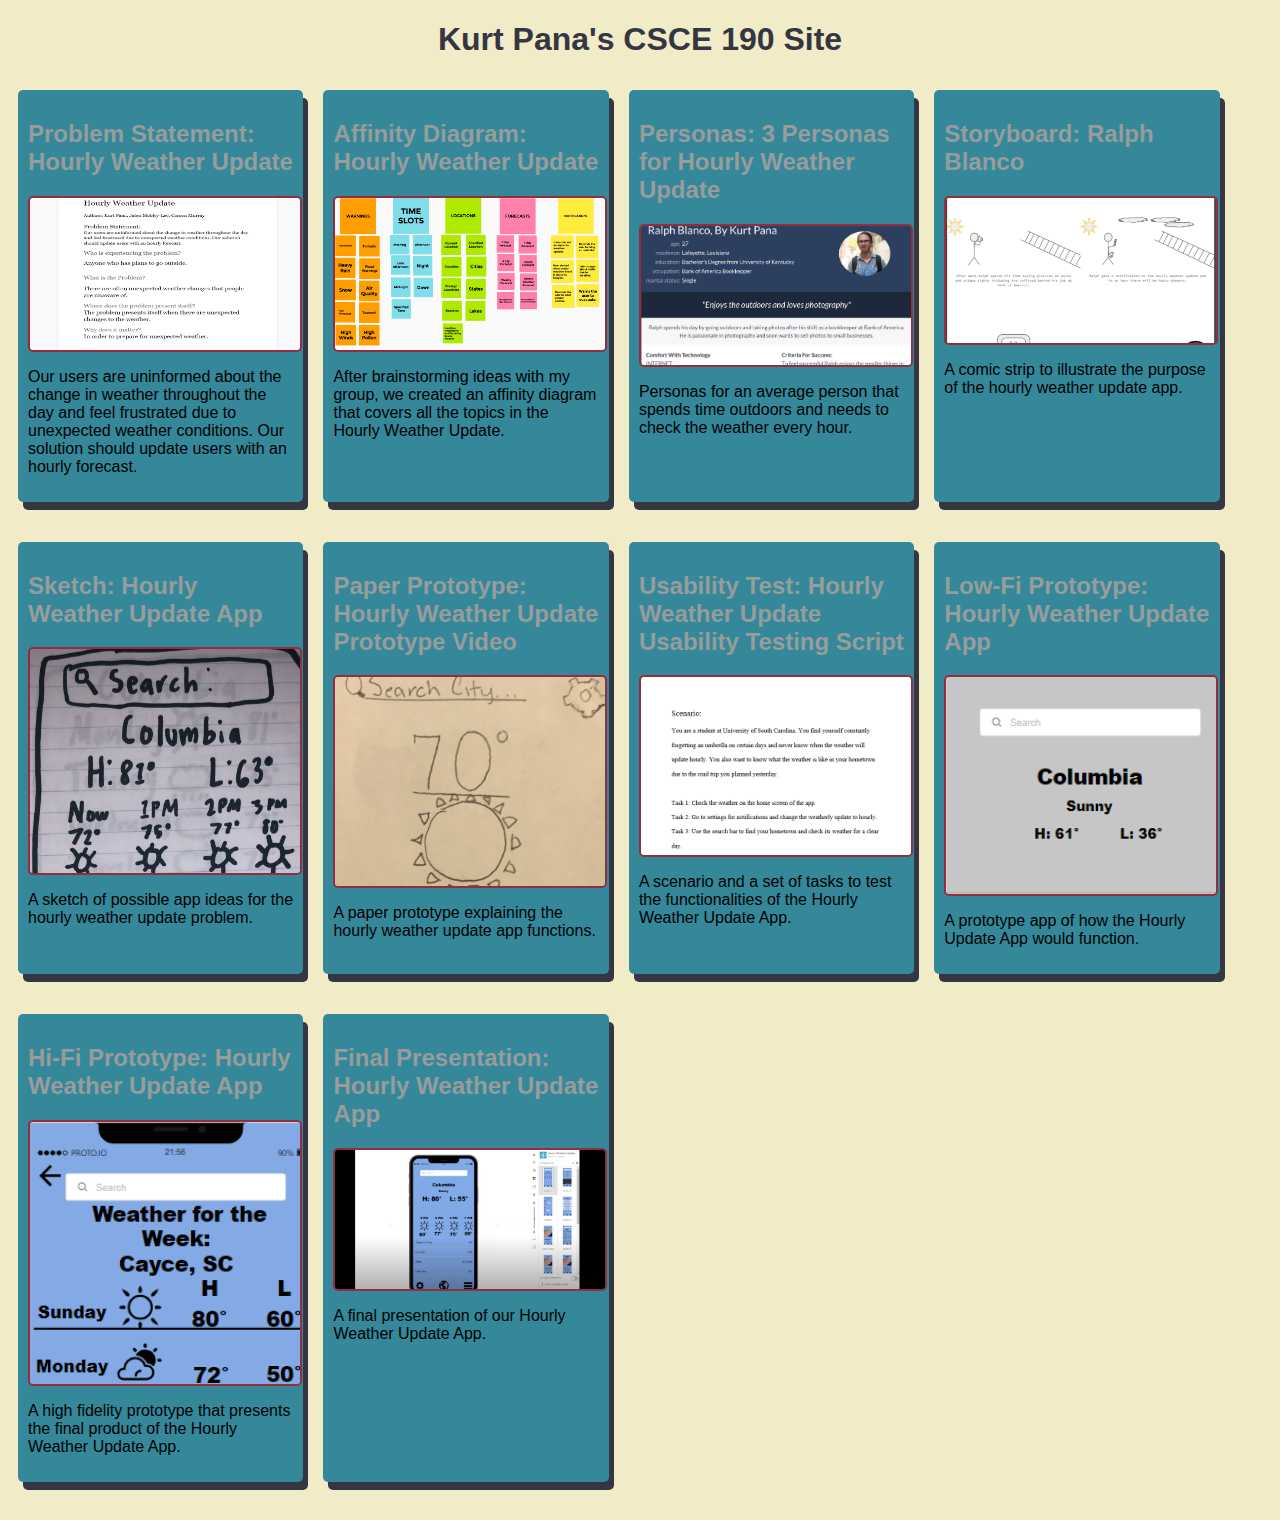
==== commit 394f28c4: "Add files via upload" ====
--- a/index.html
+++ b/index.html
@@ -83,6 +83,14 @@
                     A high fidelity prototype that presents the final product of the Hourly Weather Update App.
                 </p>
             </section>
+            <!-- hi Prototype Presentation Assignment-->
+            <section class="assignment">
+                <a href="https://youtu.be/MD1tGDlqOvk"><h2>Final Presentation: Hourly Weather Update App</h2></a>
+                <a href="https://youtu.be/MD1tGDlqOvk"><img src="images/hi-fi Presentation.PNG"></a>
+                <p>
+                    A final presentation of our Hourly Weather Update App.
+                </p>
+            </section>
         </div>
     </body>
 </html>     